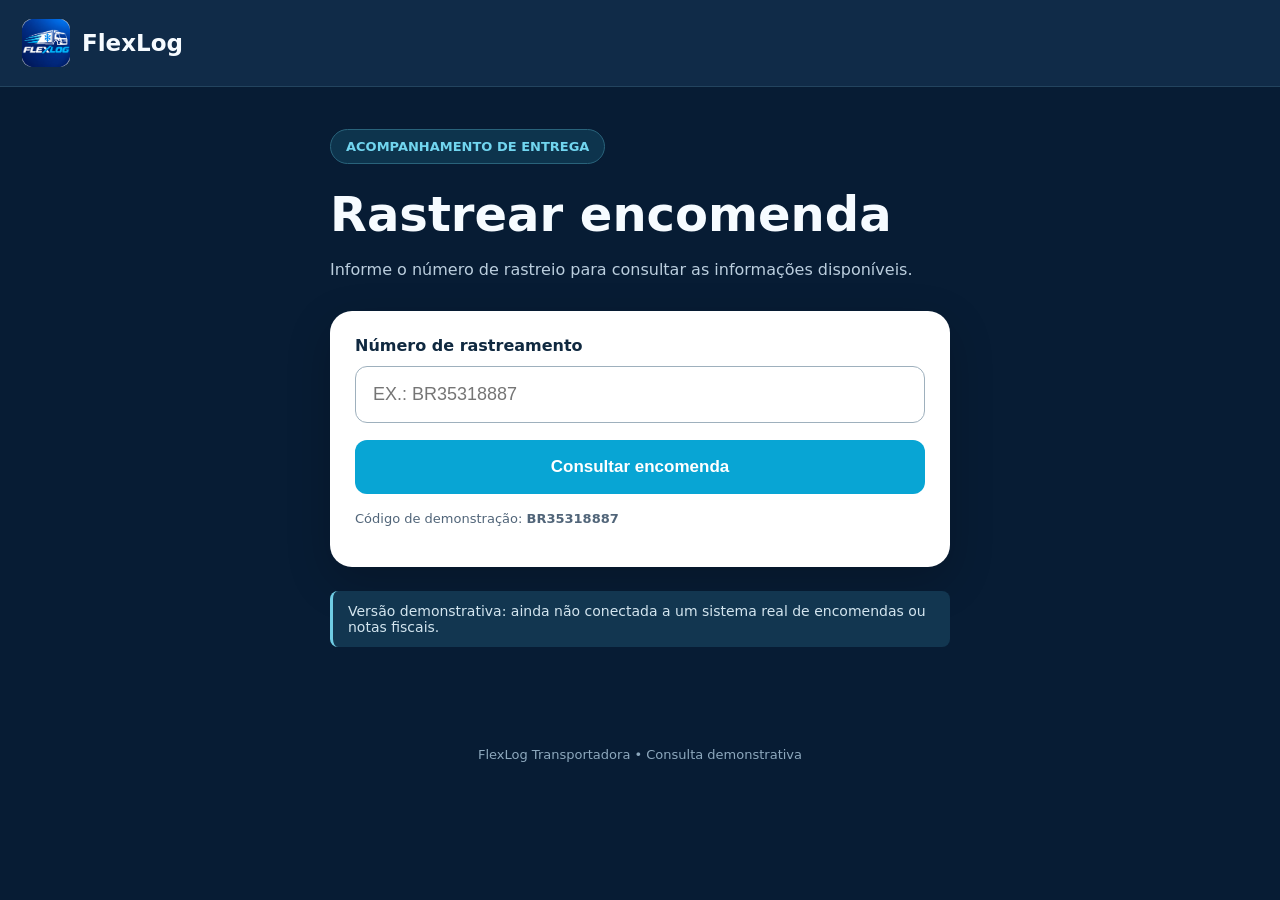
==== rastrear/index.html @ 5cc468ba "Criar site independente de rastreamento para usar como URL do APK" ====
<!doctype html><html lang="pt-BR"><head><meta charset="utf-8"><meta name="viewport" content="width=device-width,initial-scale=1"><meta name="theme-color" content="#071c34"><title>Rastrear encomenda | FlexLog Transportadora</title><style>*{box-sizing:border-box}body{margin:0;background:#071c34;color:#f6fbff;font-family:system-ui,-apple-system,Arial,sans-serif}header{display:flex;align-items:center;gap:12px;padding:19px 22px;background:#102b48;border-bottom:1px solid #23445f}header img{width:48px;height:48px;object-fit:contain;border-radius:10px}header strong{font-size:23px}main{max-width:660px;margin:0 auto;padding:42px 20px 70px}.eyebrow{display:inline-block;border:1px solid #29637b;color:#71d5ef;background:#0d344d;padding:9px 15px;border-radius:50px;font-size:13px;font-weight:700}h1{font-size:clamp(32px,7vw,48px);line-height:1.12;margin:24px 0 15px}p{line-height:1.55;color:#bbcede}.panel{background:#fff;color:#102940;border-radius:22px;padding:25px;margin-top:28px;box-shadow:0 15px 45px #0003}.panel p{color:#516579}label{display:block;font-weight:700;margin-bottom:11px}input{width:100%;border:1px solid #9eb0bd;border-radius:12px;padding:17px;font-size:18px;outline-offset:2px;text-transform:uppercase}button,.action{display:block;width:100%;text-align:center;border:0;border-radius:12px;padding:17px 20px;background:#08a5d4;color:white;font-weight:800;font-size:17px;text-decoration:none;cursor:pointer;margin-top:17px}.secondary{background:#edf5fa;color:#16425e}.hint{font-size:13px;margin-top:15px}.notice{border-left:3px solid #6fcce4;padding:12px 15px;background:#123650;border-radius:8px;color:#d3e5ef;font-size:14px;margin-top:24px}.status{display:inline-block;border-radius:40px;background:#e5f7fc;color:#087e9e;font-weight:800;padding:12px 16px;margin:10px 0 20px}.muted{font-size:13px;color:#687a89!important}.field{padding:15px 0;border-bottom:1px solid #e6edf1}.field strong{display:block;margin-top:5px;overflow-wrap:anywhere}.error{color:#b62929!important;font-weight:700}footer{text-align:center;color:#8da8bd;padding:30px 15px;font-size:13px}</style></head><body><header><img src="/flexlog%20logo/logo.jpg" alt="Logo FlexLog"><strong>FlexLog</strong></header><main><span class="eyebrow">ACOMPANHAMENTO DE ENTREGA</span><h1>Rastrear encomenda</h1><p>Informe o número de rastreio para consultar as informações disponíveis.</p><section class="panel"><form action="/rastrear/resultado.html" method="get"><label for="codigo">Número de rastreamento</label><input id="codigo" name="codigo" maxlength="70" autocomplete="off" placeholder="Ex.: BR35318887" required pattern="[A-Za-z0-9-]{3,70}"><button type="submit">Consultar encomenda</button></form><p class="hint">Código de demonstração: <strong>BR35318887</strong></p></section><div class="notice">Versão demonstrativa: ainda não conectada a um sistema real de encomendas ou notas fiscais.</div></main><footer>FlexLog Transportadora • Consulta demonstrativa</footer></body></html>
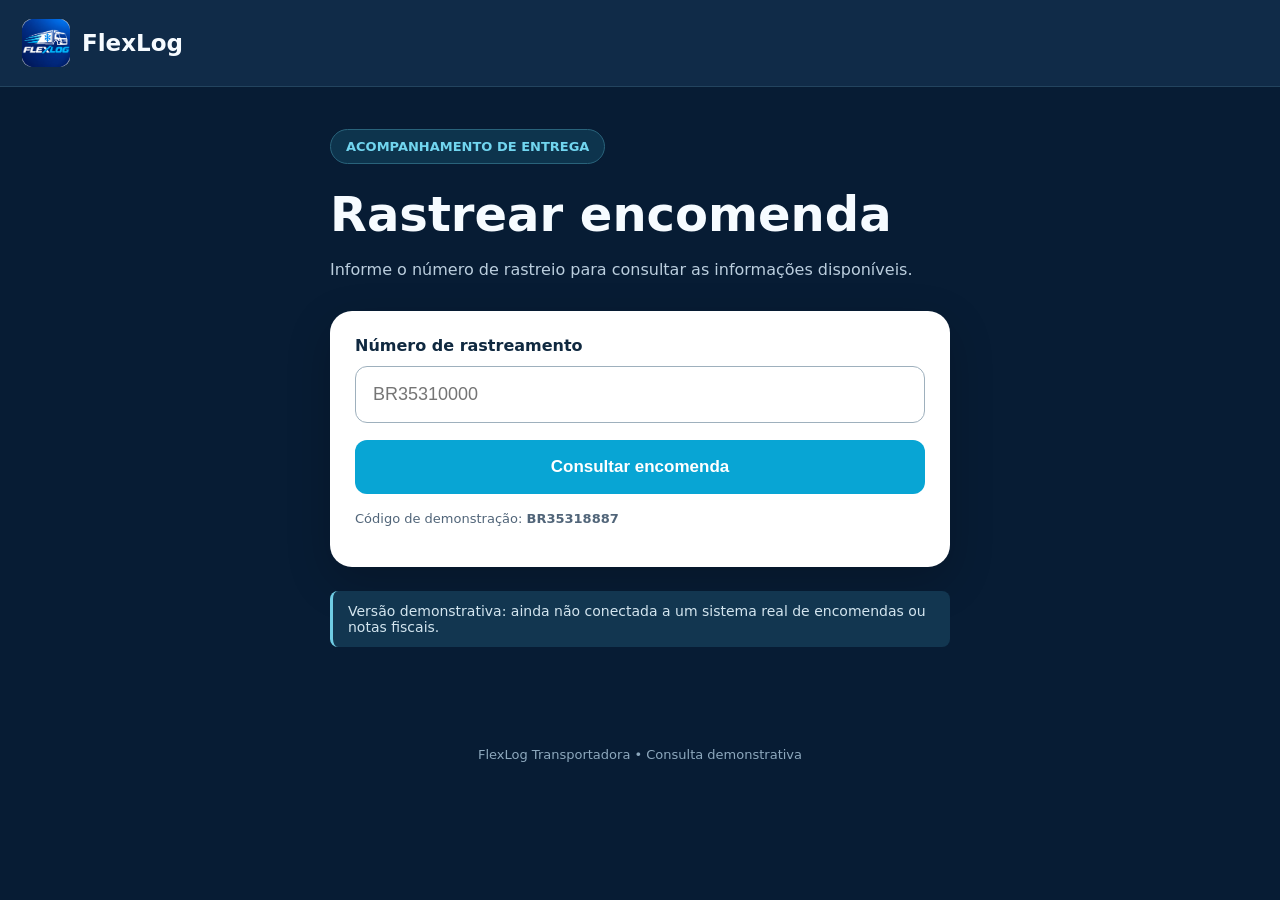
==== commit 70b112cb: "Atualizar exemplo do campo de rastreio para BR35310000" ====
--- a/rastrear/index.html
+++ b/rastrear/index.html
@@ -1 +1 @@
-<!doctype html><html lang="pt-BR"><head><meta charset="utf-8"><meta name="viewport" content="width=device-width,initial-scale=1"><meta name="theme-color" content="#071c34"><title>Rastrear encomenda | FlexLog Transportadora</title><style>*{box-sizing:border-box}body{margin:0;background:#071c34;color:#f6fbff;font-family:system-ui,-apple-system,Arial,sans-serif}header{display:flex;align-items:center;gap:12px;padding:19px 22px;background:#102b48;border-bottom:1px solid #23445f}header img{width:48px;height:48px;object-fit:contain;border-radius:10px}header strong{font-size:23px}main{max-width:660px;margin:0 auto;padding:42px 20px 70px}.eyebrow{display:inline-block;border:1px solid #29637b;color:#71d5ef;background:#0d344d;padding:9px 15px;border-radius:50px;font-size:13px;font-weight:700}h1{font-size:clamp(32px,7vw,48px);line-height:1.12;margin:24px 0 15px}p{line-height:1.55;color:#bbcede}.panel{background:#fff;color:#102940;border-radius:22px;padding:25px;margin-top:28px;box-shadow:0 15px 45px #0003}.panel p{color:#516579}label{display:block;font-weight:700;margin-bottom:11px}input{width:100%;border:1px solid #9eb0bd;border-radius:12px;padding:17px;font-size:18px;outline-offset:2px;text-transform:uppercase}button,.action{display:block;width:100%;text-align:center;border:0;border-radius:12px;padding:17px 20px;background:#08a5d4;color:white;font-weight:800;font-size:17px;text-decoration:none;cursor:pointer;margin-top:17px}.secondary{background:#edf5fa;color:#16425e}.hint{font-size:13px;margin-top:15px}.notice{border-left:3px solid #6fcce4;padding:12px 15px;background:#123650;border-radius:8px;color:#d3e5ef;font-size:14px;margin-top:24px}.status{display:inline-block;border-radius:40px;background:#e5f7fc;color:#087e9e;font-weight:800;padding:12px 16px;margin:10px 0 20px}.muted{font-size:13px;color:#687a89!important}.field{padding:15px 0;border-bottom:1px solid #e6edf1}.field strong{display:block;margin-top:5px;overflow-wrap:anywhere}.error{color:#b62929!important;font-weight:700}footer{text-align:center;color:#8da8bd;padding:30px 15px;font-size:13px}</style></head><body><header><img src="/flexlog%20logo/logo.jpg" alt="Logo FlexLog"><strong>FlexLog</strong></header><main><span class="eyebrow">ACOMPANHAMENTO DE ENTREGA</span><h1>Rastrear encomenda</h1><p>Informe o número de rastreio para consultar as informações disponíveis.</p><section class="panel"><form action="/rastrear/resultado.html" method="get"><label for="codigo">Número de rastreamento</label><input id="codigo" name="codigo" maxlength="70" autocomplete="off" placeholder="Ex.: BR35318887" required pattern="[A-Za-z0-9-]{3,70}"><button type="submit">Consultar encomenda</button></form><p class="hint">Código de demonstração: <strong>BR35318887</strong></p></section><div class="notice">Versão demonstrativa: ainda não conectada a um sistema real de encomendas ou notas fiscais.</div></main><footer>FlexLog Transportadora • Consulta demonstrativa</footer></body></html>+<!doctype html><html lang="pt-BR"><head><meta charset="utf-8"><meta name="viewport" content="width=device-width,initial-scale=1"><meta name="theme-color" content="#071c34"><title>Rastrear encomenda | FlexLog Transportadora</title><style>*{box-sizing:border-box}body{margin:0;background:#071c34;color:#f6fbff;font-family:system-ui,-apple-system,Arial,sans-serif}header{display:flex;align-items:center;gap:12px;padding:19px 22px;background:#102b48;border-bottom:1px solid #23445f}header img{width:48px;height:48px;object-fit:contain;border-radius:10px}header strong{font-size:23px}main{max-width:660px;margin:0 auto;padding:42px 20px 70px}.eyebrow{display:inline-block;border:1px solid #29637b;color:#71d5ef;background:#0d344d;padding:9px 15px;border-radius:50px;font-size:13px;font-weight:700}h1{font-size:clamp(32px,7vw,48px);line-height:1.12;margin:24px 0 15px}p{line-height:1.55;color:#bbcede}.panel{background:#fff;color:#102940;border-radius:22px;padding:25px;margin-top:28px;box-shadow:0 15px 45px #0003}.panel p{color:#516579}label{display:block;font-weight:700;margin-bottom:11px}input{width:100%;border:1px solid #9eb0bd;border-radius:12px;padding:17px;font-size:18px;outline-offset:2px;text-transform:uppercase}button,.action{display:block;width:100%;text-align:center;border:0;border-radius:12px;padding:17px 20px;background:#08a5d4;color:white;font-weight:800;font-size:17px;text-decoration:none;cursor:pointer;margin-top:17px}.secondary{background:#edf5fa;color:#16425e}.hint{font-size:13px;margin-top:15px}.notice{border-left:3px solid #6fcce4;padding:12px 15px;background:#123650;border-radius:8px;color:#d3e5ef;font-size:14px;margin-top:24px}.status{display:inline-block;border-radius:40px;background:#e5f7fc;color:#087e9e;font-weight:800;padding:12px 16px;margin:10px 0 20px}.muted{font-size:13px;color:#687a89!important}.field{padding:15px 0;border-bottom:1px solid #e6edf1}.field strong{display:block;margin-top:5px;overflow-wrap:anywhere}.error{color:#b62929!important;font-weight:700}footer{text-align:center;color:#8da8bd;padding:30px 15px;font-size:13px}</style></head><body><header><img src="/flexlog%20logo/logo.jpg" alt="Logo FlexLog"><strong>FlexLog</strong></header><main><span class="eyebrow">ACOMPANHAMENTO DE ENTREGA</span><h1>Rastrear encomenda</h1><p>Informe o número de rastreio para consultar as informações disponíveis.</p><section class="panel"><form action="/rastrear/resultado.html" method="get"><label for="codigo">Número de rastreamento</label><input id="codigo" name="codigo" maxlength="70" autocomplete="off" placeholder="BR35310000" required pattern="[A-Za-z0-9-]{3,70}"><button type="submit">Consultar encomenda</button></form><p class="hint">Código de demonstração: <strong>BR35318887</strong></p></section><div class="notice">Versão demonstrativa: ainda não conectada a um sistema real de encomendas ou notas fiscais.</div></main><footer>FlexLog Transportadora • Consulta demonstrativa</footer></body></html>
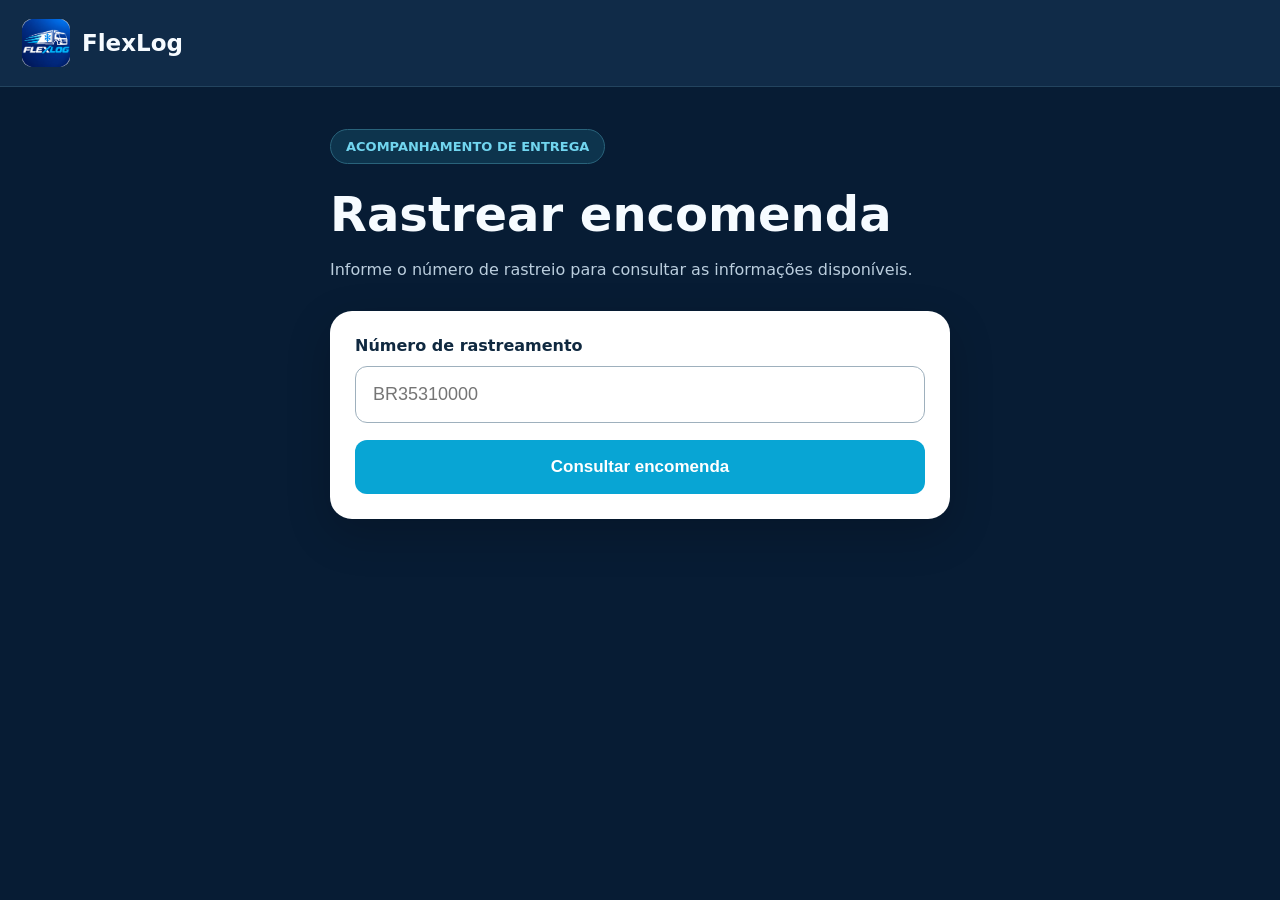
==== commit e047780c: "Limpar rodape e avisos da pagina inicial de rastreamento" ====
--- a/rastrear/index.html
+++ b/rastrear/index.html
@@ -1 +1 @@
-<!doctype html><html lang="pt-BR"><head><meta charset="utf-8"><meta name="viewport" content="width=device-width,initial-scale=1"><meta name="theme-color" content="#071c34"><title>Rastrear encomenda | FlexLog Transportadora</title><style>*{box-sizing:border-box}body{margin:0;background:#071c34;color:#f6fbff;font-family:system-ui,-apple-system,Arial,sans-serif}header{display:flex;align-items:center;gap:12px;padding:19px 22px;background:#102b48;border-bottom:1px solid #23445f}header img{width:48px;height:48px;object-fit:contain;border-radius:10px}header strong{font-size:23px}main{max-width:660px;margin:0 auto;padding:42px 20px 70px}.eyebrow{display:inline-block;border:1px solid #29637b;color:#71d5ef;background:#0d344d;padding:9px 15px;border-radius:50px;font-size:13px;font-weight:700}h1{font-size:clamp(32px,7vw,48px);line-height:1.12;margin:24px 0 15px}p{line-height:1.55;color:#bbcede}.panel{background:#fff;color:#102940;border-radius:22px;padding:25px;margin-top:28px;box-shadow:0 15px 45px #0003}.panel p{color:#516579}label{display:block;font-weight:700;margin-bottom:11px}input{width:100%;border:1px solid #9eb0bd;border-radius:12px;padding:17px;font-size:18px;outline-offset:2px;text-transform:uppercase}button,.action{display:block;width:100%;text-align:center;border:0;border-radius:12px;padding:17px 20px;background:#08a5d4;color:white;font-weight:800;font-size:17px;text-decoration:none;cursor:pointer;margin-top:17px}.secondary{background:#edf5fa;color:#16425e}.hint{font-size:13px;margin-top:15px}.notice{border-left:3px solid #6fcce4;padding:12px 15px;background:#123650;border-radius:8px;color:#d3e5ef;font-size:14px;margin-top:24px}.status{display:inline-block;border-radius:40px;background:#e5f7fc;color:#087e9e;font-weight:800;padding:12px 16px;margin:10px 0 20px}.muted{font-size:13px;color:#687a89!important}.field{padding:15px 0;border-bottom:1px solid #e6edf1}.field strong{display:block;margin-top:5px;overflow-wrap:anywhere}.error{color:#b62929!important;font-weight:700}footer{text-align:center;color:#8da8bd;padding:30px 15px;font-size:13px}</style></head><body><header><img src="/flexlog%20logo/logo.jpg" alt="Logo FlexLog"><strong>FlexLog</strong></header><main><span class="eyebrow">ACOMPANHAMENTO DE ENTREGA</span><h1>Rastrear encomenda</h1><p>Informe o número de rastreio para consultar as informações disponíveis.</p><section class="panel"><form action="/rastrear/resultado.html" method="get"><label for="codigo">Número de rastreamento</label><input id="codigo" name="codigo" maxlength="70" autocomplete="off" placeholder="BR35310000" required pattern="[A-Za-z0-9-]{3,70}"><button type="submit">Consultar encomenda</button></form><p class="hint">Código de demonstração: <strong>BR35318887</strong></p></section><div class="notice">Versão demonstrativa: ainda não conectada a um sistema real de encomendas ou notas fiscais.</div></main><footer>FlexLog Transportadora • Consulta demonstrativa</footer></body></html>+<!doctype html><html lang="pt-BR"><head><meta charset="utf-8"><meta name="viewport" content="width=device-width,initial-scale=1"><meta name="theme-color" content="#071c34"><title>Rastrear encomenda | FlexLog Transportadora</title><style>*{box-sizing:border-box}body{margin:0;background:#071c34;color:#f6fbff;font-family:system-ui,-apple-system,Arial,sans-serif}header{display:flex;align-items:center;gap:12px;padding:19px 22px;background:#102b48;border-bottom:1px solid #23445f}header img{width:48px;height:48px;object-fit:contain;border-radius:10px}header strong{font-size:23px}main{max-width:660px;margin:0 auto;padding:42px 20px 70px}.eyebrow{display:inline-block;border:1px solid #29637b;color:#71d5ef;background:#0d344d;padding:9px 15px;border-radius:50px;font-size:13px;font-weight:700}h1{font-size:clamp(32px,7vw,48px);line-height:1.12;margin:24px 0 15px}p{line-height:1.55;color:#bbcede}.panel{background:#fff;color:#102940;border-radius:22px;padding:25px;margin-top:28px;box-shadow:0 15px 45px #0003}.panel p{color:#516579}label{display:block;font-weight:700;margin-bottom:11px}input{width:100%;border:1px solid #9eb0bd;border-radius:12px;padding:17px;font-size:18px;outline-offset:2px;text-transform:uppercase}button,.action{display:block;width:100%;text-align:center;border:0;border-radius:12px;padding:17px 20px;background:#08a5d4;color:white;font-weight:800;font-size:17px;text-decoration:none;cursor:pointer;margin-top:17px}.secondary{background:#edf5fa;color:#16425e}.hint{font-size:13px;margin-top:15px}.notice{border-left:3px solid #6fcce4;padding:12px 15px;background:#123650;border-radius:8px;color:#d3e5ef;font-size:14px;margin-top:24px}.status{display:inline-block;border-radius:40px;background:#e5f7fc;color:#087e9e;font-weight:800;padding:12px 16px;margin:10px 0 20px}.muted{font-size:13px;color:#687a89!important}.field{padding:15px 0;border-bottom:1px solid #e6edf1}.field strong{display:block;margin-top:5px;overflow-wrap:anywhere}.error{color:#b62929!important;font-weight:700}footer{text-align:center;color:#8da8bd;padding:30px 15px;font-size:13px}</style></head><body><header><img src="/flexlog%20logo/logo.jpg" alt="Logo FlexLog"><strong>FlexLog</strong></header><main><span class="eyebrow">ACOMPANHAMENTO DE ENTREGA</span><h1>Rastrear encomenda</h1><p>Informe o número de rastreio para consultar as informações disponíveis.</p><section class="panel"><form action="/rastrear/resultado.html" method="get"><label for="codigo">Número de rastreamento</label><input id="codigo" name="codigo" maxlength="70" autocomplete="off" placeholder="BR35310000" required pattern="[A-Za-z0-9-]{3,70}"><button type="submit">Consultar encomenda</button></form></section></main></body></html>
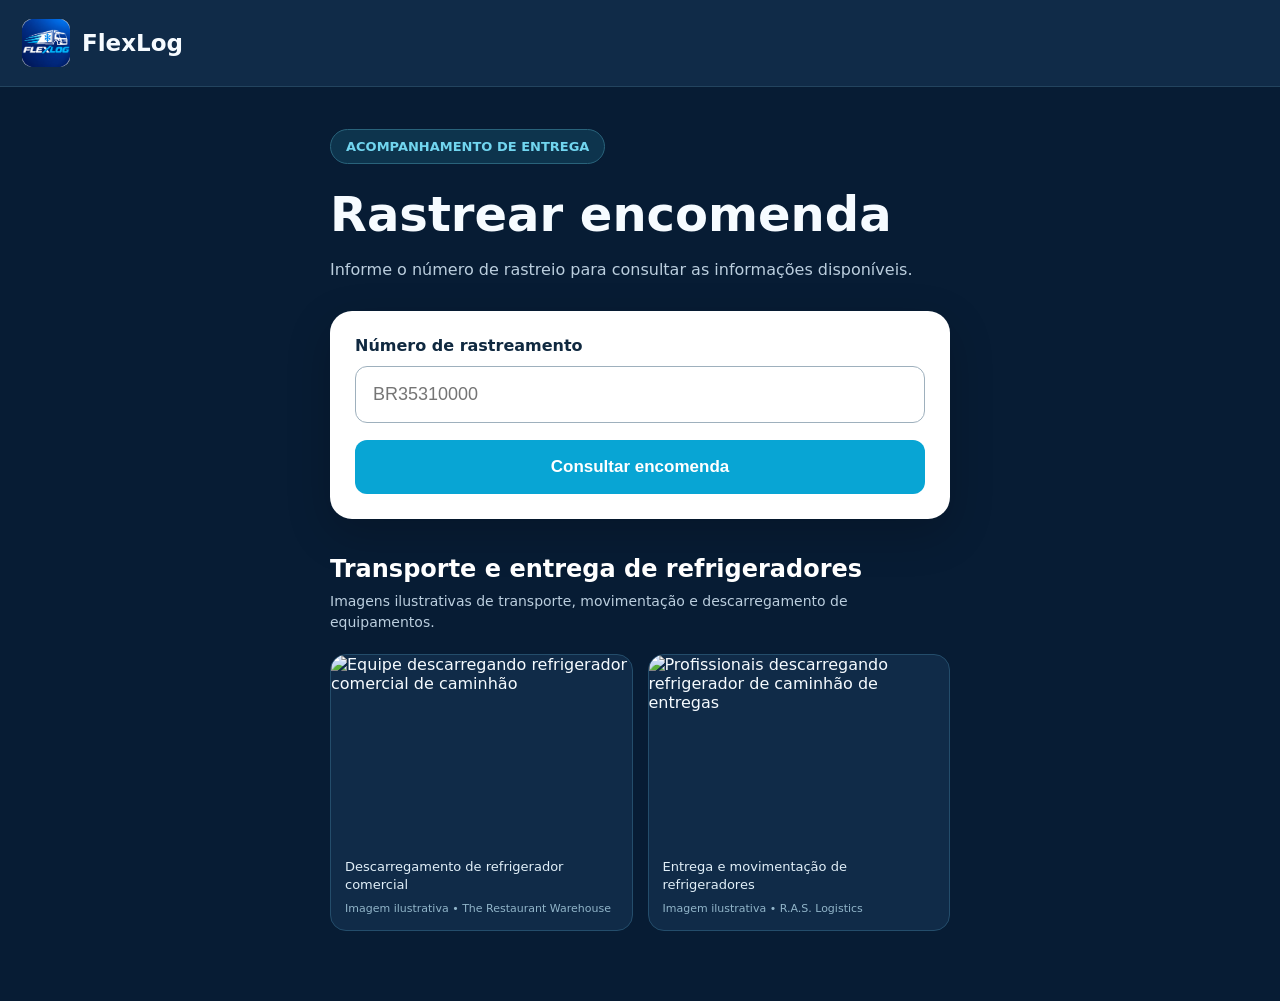
==== commit 66c64f6f: "Adicionar galeria ilustrativa de entrega e descarregamento de refrigeradores abaixo do rastreamento" ====
--- a/rastrear/index.html
+++ b/rastrear/index.html
@@ -1 +1 @@
-<!doctype html><html lang="pt-BR"><head><meta charset="utf-8"><meta name="viewport" content="width=device-width,initial-scale=1"><meta name="theme-color" content="#071c34"><title>Rastrear encomenda | FlexLog Transportadora</title><style>*{box-sizing:border-box}body{margin:0;background:#071c34;color:#f6fbff;font-family:system-ui,-apple-system,Arial,sans-serif}header{display:flex;align-items:center;gap:12px;padding:19px 22px;background:#102b48;border-bottom:1px solid #23445f}header img{width:48px;height:48px;object-fit:contain;border-radius:10px}header strong{font-size:23px}main{max-width:660px;margin:0 auto;padding:42px 20px 70px}.eyebrow{display:inline-block;border:1px solid #29637b;color:#71d5ef;background:#0d344d;padding:9px 15px;border-radius:50px;font-size:13px;font-weight:700}h1{font-size:clamp(32px,7vw,48px);line-height:1.12;margin:24px 0 15px}p{line-height:1.55;color:#bbcede}.panel{background:#fff;color:#102940;border-radius:22px;padding:25px;margin-top:28px;box-shadow:0 15px 45px #0003}.panel p{color:#516579}label{display:block;font-weight:700;margin-bottom:11px}input{width:100%;border:1px solid #9eb0bd;border-radius:12px;padding:17px;font-size:18px;outline-offset:2px;text-transform:uppercase}button,.action{display:block;width:100%;text-align:center;border:0;border-radius:12px;padding:17px 20px;background:#08a5d4;color:white;font-weight:800;font-size:17px;text-decoration:none;cursor:pointer;margin-top:17px}.secondary{background:#edf5fa;color:#16425e}.hint{font-size:13px;margin-top:15px}.notice{border-left:3px solid #6fcce4;padding:12px 15px;background:#123650;border-radius:8px;color:#d3e5ef;font-size:14px;margin-top:24px}.status{display:inline-block;border-radius:40px;background:#e5f7fc;color:#087e9e;font-weight:800;padding:12px 16px;margin:10px 0 20px}.muted{font-size:13px;color:#687a89!important}.field{padding:15px 0;border-bottom:1px solid #e6edf1}.field strong{display:block;margin-top:5px;overflow-wrap:anywhere}.error{color:#b62929!important;font-weight:700}footer{text-align:center;color:#8da8bd;padding:30px 15px;font-size:13px}</style></head><body><header><img src="/flexlog%20logo/logo.jpg" alt="Logo FlexLog"><strong>FlexLog</strong></header><main><span class="eyebrow">ACOMPANHAMENTO DE ENTREGA</span><h1>Rastrear encomenda</h1><p>Informe o número de rastreio para consultar as informações disponíveis.</p><section class="panel"><form action="/rastrear/resultado.html" method="get"><label for="codigo">Número de rastreamento</label><input id="codigo" name="codigo" maxlength="70" autocomplete="off" placeholder="BR35310000" required pattern="[A-Za-z0-9-]{3,70}"><button type="submit">Consultar encomenda</button></form></section></main></body></html>+<!doctype html><html lang="pt-BR"><head><meta charset="utf-8"><meta name="viewport" content="width=device-width,initial-scale=1"><meta name="theme-color" content="#071c34"><title>Rastrear encomenda | FlexLog Transportadora</title><style>*{box-sizing:border-box}body{margin:0;background:#071c34;color:#f6fbff;font-family:system-ui,-apple-system,Arial,sans-serif}header{display:flex;align-items:center;gap:12px;padding:19px 22px;background:#102b48;border-bottom:1px solid #23445f}header img{width:48px;height:48px;object-fit:contain;border-radius:10px}header strong{font-size:23px}main{max-width:660px;margin:0 auto;padding:42px 20px 70px}.eyebrow{display:inline-block;border:1px solid #29637b;color:#71d5ef;background:#0d344d;padding:9px 15px;border-radius:50px;font-size:13px;font-weight:700}h1{font-size:clamp(32px,7vw,48px);line-height:1.12;margin:24px 0 15px}p{line-height:1.55;color:#bbcede}.panel{background:#fff;color:#102940;border-radius:22px;padding:25px;margin-top:28px;box-shadow:0 15px 45px #0003}.panel p{color:#516579}label{display:block;font-weight:700;margin-bottom:11px}input{width:100%;border:1px solid #9eb0bd;border-radius:12px;padding:17px;font-size:18px;outline-offset:2px;text-transform:uppercase}button,.action{display:block;width:100%;text-align:center;border:0;border-radius:12px;padding:17px 20px;background:#08a5d4;color:white;font-weight:800;font-size:17px;text-decoration:none;cursor:pointer;margin-top:17px}.secondary{background:#edf5fa;color:#16425e}.hint{font-size:13px;margin-top:15px}.notice{border-left:3px solid #6fcce4;padding:12px 15px;background:#123650;border-radius:8px;color:#d3e5ef;font-size:14px;margin-top:24px}.status{display:inline-block;border-radius:40px;background:#e5f7fc;color:#087e9e;font-weight:800;padding:12px 16px;margin:10px 0 20px}.muted{font-size:13px;color:#687a89!important}.field{padding:15px 0;border-bottom:1px solid #e6edf1}.field strong{display:block;margin-top:5px;overflow-wrap:anywhere}.error{color:#b62929!important;font-weight:700}footer{text-align:center;color:#8da8bd;padding:30px 15px;font-size:13px}.gallery{margin-top:36px}.gallery h2{font-size:24px;margin:0 0 8px;color:#fff}.gallery>p{margin:0 0 20px;font-size:14px}.gallery-grid{display:grid;grid-template-columns:1fr 1fr;gap:15px}.gallery figure{margin:0;background:#102b48;border-radius:16px;overflow:hidden;border:1px solid #244d6b}.gallery img{width:100%;height:190px;object-fit:cover;display:block}.gallery figcaption{padding:13px 14px;color:#e1eff8;font-size:13px;line-height:1.4}.gallery small{display:block;color:#91b5c9;font-size:11px;margin-top:7px}@media(max-width:520px){.gallery-grid{grid-template-columns:1fr}.gallery img{height:210px}}</style></head><body><header><img src="/flexlog%20logo/logo.jpg" alt="Logo FlexLog"><strong>FlexLog</strong></header><main><span class="eyebrow">ACOMPANHAMENTO DE ENTREGA</span><h1>Rastrear encomenda</h1><p>Informe o número de rastreio para consultar as informações disponíveis.</p><section class="panel"><form action="/rastrear/resultado.html" method="get"><label for="codigo">Número de rastreamento</label><input id="codigo" name="codigo" maxlength="70" autocomplete="off" placeholder="BR35310000" required pattern="[A-Za-z0-9-]{3,70}"><button type="submit">Consultar encomenda</button></form></section><section class="gallery" aria-label="Galeria de entregas de refrigeradores"><h2>Transporte e entrega de refrigeradores</h2><p>Imagens ilustrativas de transporte, movimentação e descarregamento de equipamentos.</p><div class="gallery-grid"><figure><img loading="lazy" src="https://therestaurantwarehouse.com/cdn/shop/articles/LDH3GdCeGOG_1_1536x1024_crop_center.webp?v=1777314082" alt="Equipe descarregando refrigerador comercial de caminhão"><figcaption>Descarregamento de refrigerador comercial<small>Imagem ilustrativa • The Restaurant Warehouse</small></figcaption></figure><figure><img loading="lazy" src="https://raslogistics.com/media/4689/movers.jpg?height=630&amp;mode=crop&amp;width=1200" alt="Profissionais descarregando refrigerador de caminhão de entregas"><figcaption>Entrega e movimentação de refrigeradores<small>Imagem ilustrativa • R.A.S. Logistics</small></figcaption></figure></div></section></main></body></html>
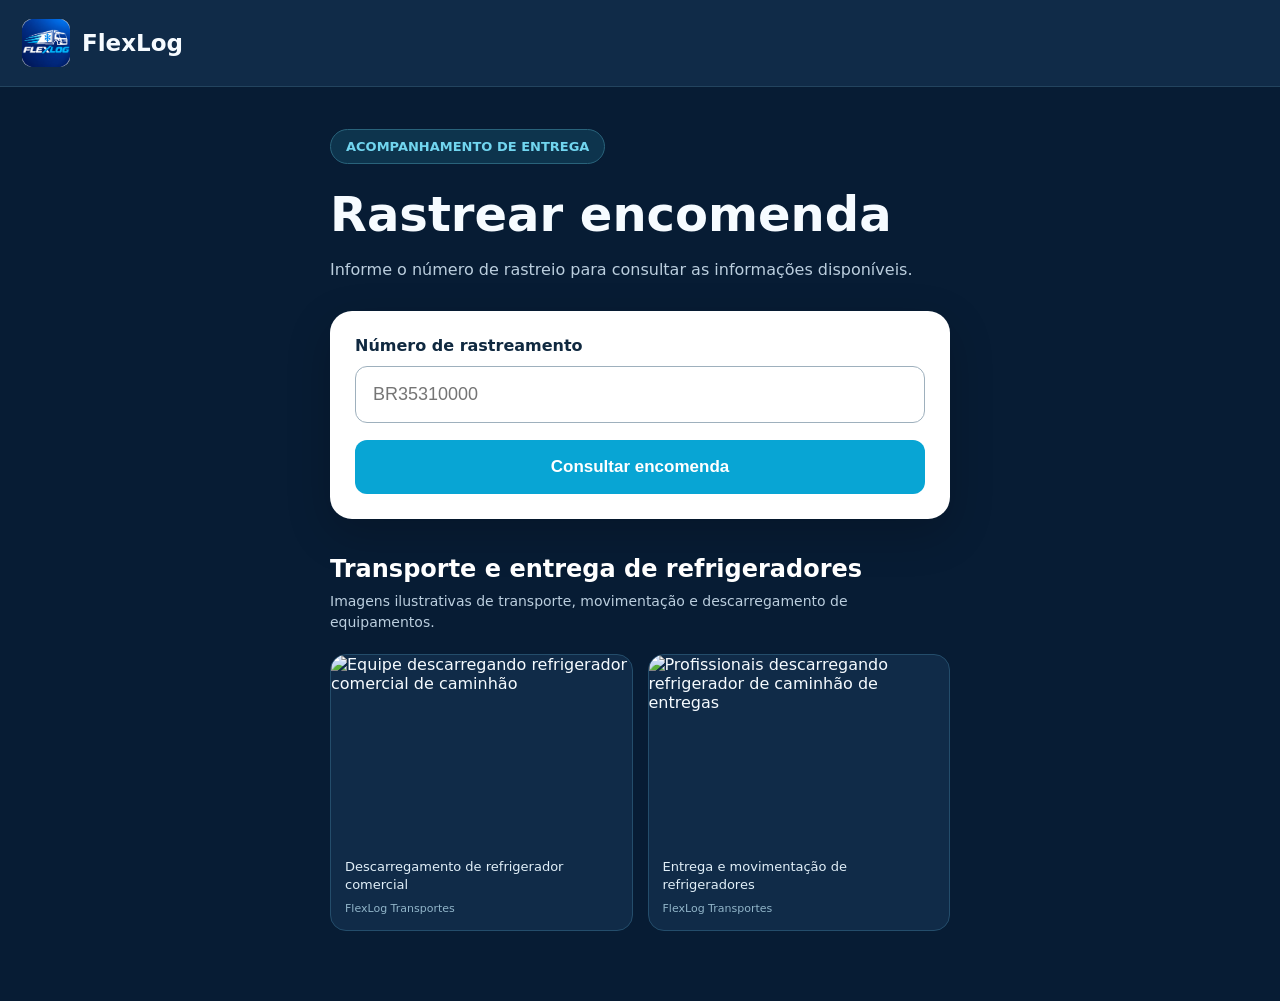
==== commit 71c4529c: "Corrigir foto quebrada e atualizar legendas da galeria FlexLog Transportes" ====
--- a/rastrear/index.html
+++ b/rastrear/index.html
@@ -1 +1 @@
-<!doctype html><html lang="pt-BR"><head><meta charset="utf-8"><meta name="viewport" content="width=device-width,initial-scale=1"><meta name="theme-color" content="#071c34"><title>Rastrear encomenda | FlexLog Transportadora</title><style>*{box-sizing:border-box}body{margin:0;background:#071c34;color:#f6fbff;font-family:system-ui,-apple-system,Arial,sans-serif}header{display:flex;align-items:center;gap:12px;padding:19px 22px;background:#102b48;border-bottom:1px solid #23445f}header img{width:48px;height:48px;object-fit:contain;border-radius:10px}header strong{font-size:23px}main{max-width:660px;margin:0 auto;padding:42px 20px 70px}.eyebrow{display:inline-block;border:1px solid #29637b;color:#71d5ef;background:#0d344d;padding:9px 15px;border-radius:50px;font-size:13px;font-weight:700}h1{font-size:clamp(32px,7vw,48px);line-height:1.12;margin:24px 0 15px}p{line-height:1.55;color:#bbcede}.panel{background:#fff;color:#102940;border-radius:22px;padding:25px;margin-top:28px;box-shadow:0 15px 45px #0003}.panel p{color:#516579}label{display:block;font-weight:700;margin-bottom:11px}input{width:100%;border:1px solid #9eb0bd;border-radius:12px;padding:17px;font-size:18px;outline-offset:2px;text-transform:uppercase}button,.action{display:block;width:100%;text-align:center;border:0;border-radius:12px;padding:17px 20px;background:#08a5d4;color:white;font-weight:800;font-size:17px;text-decoration:none;cursor:pointer;margin-top:17px}.secondary{background:#edf5fa;color:#16425e}.hint{font-size:13px;margin-top:15px}.notice{border-left:3px solid #6fcce4;padding:12px 15px;background:#123650;border-radius:8px;color:#d3e5ef;font-size:14px;margin-top:24px}.status{display:inline-block;border-radius:40px;background:#e5f7fc;color:#087e9e;font-weight:800;padding:12px 16px;margin:10px 0 20px}.muted{font-size:13px;color:#687a89!important}.field{padding:15px 0;border-bottom:1px solid #e6edf1}.field strong{display:block;margin-top:5px;overflow-wrap:anywhere}.error{color:#b62929!important;font-weight:700}footer{text-align:center;color:#8da8bd;padding:30px 15px;font-size:13px}.gallery{margin-top:36px}.gallery h2{font-size:24px;margin:0 0 8px;color:#fff}.gallery>p{margin:0 0 20px;font-size:14px}.gallery-grid{display:grid;grid-template-columns:1fr 1fr;gap:15px}.gallery figure{margin:0;background:#102b48;border-radius:16px;overflow:hidden;border:1px solid #244d6b}.gallery img{width:100%;height:190px;object-fit:cover;display:block}.gallery figcaption{padding:13px 14px;color:#e1eff8;font-size:13px;line-height:1.4}.gallery small{display:block;color:#91b5c9;font-size:11px;margin-top:7px}@media(max-width:520px){.gallery-grid{grid-template-columns:1fr}.gallery img{height:210px}}</style></head><body><header><img src="/flexlog%20logo/logo.jpg" alt="Logo FlexLog"><strong>FlexLog</strong></header><main><span class="eyebrow">ACOMPANHAMENTO DE ENTREGA</span><h1>Rastrear encomenda</h1><p>Informe o número de rastreio para consultar as informações disponíveis.</p><section class="panel"><form action="/rastrear/resultado.html" method="get"><label for="codigo">Número de rastreamento</label><input id="codigo" name="codigo" maxlength="70" autocomplete="off" placeholder="BR35310000" required pattern="[A-Za-z0-9-]{3,70}"><button type="submit">Consultar encomenda</button></form></section><section class="gallery" aria-label="Galeria de entregas de refrigeradores"><h2>Transporte e entrega de refrigeradores</h2><p>Imagens ilustrativas de transporte, movimentação e descarregamento de equipamentos.</p><div class="gallery-grid"><figure><img loading="lazy" src="https://therestaurantwarehouse.com/cdn/shop/articles/LDH3GdCeGOG_1_1536x1024_crop_center.webp?v=1777314082" alt="Equipe descarregando refrigerador comercial de caminhão"><figcaption>Descarregamento de refrigerador comercial<small>Imagem ilustrativa • The Restaurant Warehouse</small></figcaption></figure><figure><img loading="lazy" src="https://raslogistics.com/media/4689/movers.jpg?height=630&amp;mode=crop&amp;width=1200" alt="Profissionais descarregando refrigerador de caminhão de entregas"><figcaption>Entrega e movimentação de refrigeradores<small>Imagem ilustrativa • R.A.S. Logistics</small></figcaption></figure></div></section></main></body></html>+<!doctype html><html lang="pt-BR"><head><meta charset="utf-8"><meta name="viewport" content="width=device-width,initial-scale=1"><meta name="theme-color" content="#071c34"><title>Rastrear encomenda | FlexLog Transportadora</title><style>*{box-sizing:border-box}body{margin:0;background:#071c34;color:#f6fbff;font-family:system-ui,-apple-system,Arial,sans-serif}header{display:flex;align-items:center;gap:12px;padding:19px 22px;background:#102b48;border-bottom:1px solid #23445f}header img{width:48px;height:48px;object-fit:contain;border-radius:10px}header strong{font-size:23px}main{max-width:660px;margin:0 auto;padding:42px 20px 70px}.eyebrow{display:inline-block;border:1px solid #29637b;color:#71d5ef;background:#0d344d;padding:9px 15px;border-radius:50px;font-size:13px;font-weight:700}h1{font-size:clamp(32px,7vw,48px);line-height:1.12;margin:24px 0 15px}p{line-height:1.55;color:#bbcede}.panel{background:#fff;color:#102940;border-radius:22px;padding:25px;margin-top:28px;box-shadow:0 15px 45px #0003}.panel p{color:#516579}label{display:block;font-weight:700;margin-bottom:11px}input{width:100%;border:1px solid #9eb0bd;border-radius:12px;padding:17px;font-size:18px;outline-offset:2px;text-transform:uppercase}button,.action{display:block;width:100%;text-align:center;border:0;border-radius:12px;padding:17px 20px;background:#08a5d4;color:white;font-weight:800;font-size:17px;text-decoration:none;cursor:pointer;margin-top:17px}.secondary{background:#edf5fa;color:#16425e}.hint{font-size:13px;margin-top:15px}.notice{border-left:3px solid #6fcce4;padding:12px 15px;background:#123650;border-radius:8px;color:#d3e5ef;font-size:14px;margin-top:24px}.status{display:inline-block;border-radius:40px;background:#e5f7fc;color:#087e9e;font-weight:800;padding:12px 16px;margin:10px 0 20px}.muted{font-size:13px;color:#687a89!important}.field{padding:15px 0;border-bottom:1px solid #e6edf1}.field strong{display:block;margin-top:5px;overflow-wrap:anywhere}.error{color:#b62929!important;font-weight:700}footer{text-align:center;color:#8da8bd;padding:30px 15px;font-size:13px}.gallery{margin-top:36px}.gallery h2{font-size:24px;margin:0 0 8px;color:#fff}.gallery>p{margin:0 0 20px;font-size:14px}.gallery-grid{display:grid;grid-template-columns:1fr 1fr;gap:15px}.gallery figure{margin:0;background:#102b48;border-radius:16px;overflow:hidden;border:1px solid #244d6b}.gallery img{width:100%;height:190px;object-fit:cover;display:block}.gallery figcaption{padding:13px 14px;color:#e1eff8;font-size:13px;line-height:1.4}.gallery small{display:block;color:#91b5c9;font-size:11px;margin-top:7px}@media(max-width:520px){.gallery-grid{grid-template-columns:1fr}.gallery img{height:210px}}</style></head><body><header><img src="/flexlog%20logo/logo.jpg" alt="Logo FlexLog"><strong>FlexLog</strong></header><main><span class="eyebrow">ACOMPANHAMENTO DE ENTREGA</span><h1>Rastrear encomenda</h1><p>Informe o número de rastreio para consultar as informações disponíveis.</p><section class="panel"><form action="/rastrear/resultado.html" method="get"><label for="codigo">Número de rastreamento</label><input id="codigo" name="codigo" maxlength="70" autocomplete="off" placeholder="BR35310000" required pattern="[A-Za-z0-9-]{3,70}"><button type="submit">Consultar encomenda</button></form></section><section class="gallery" aria-label="Galeria de entregas de refrigeradores"><h2>Transporte e entrega de refrigeradores</h2><p>Imagens ilustrativas de transporte, movimentação e descarregamento de equipamentos.</p><div class="gallery-grid"><figure><img loading="lazy" src="https://raslogistics.com/media/4689/movers.jpg?height=630&amp;mode=crop&amp;width=1200" alt="Equipe descarregando refrigerador comercial de caminhão"><figcaption>Descarregamento de refrigerador comercial<small>FlexLog Transportes</small></figcaption></figure><figure><img loading="lazy" src="https://raslogistics.com/media/4689/movers.jpg?height=630&amp;mode=crop&amp;width=1200" alt="Profissionais descarregando refrigerador de caminhão de entregas"><figcaption>Entrega e movimentação de refrigeradores<small>FlexLog Transportes</small></figcaption></figure></div></section></main></body></html>
